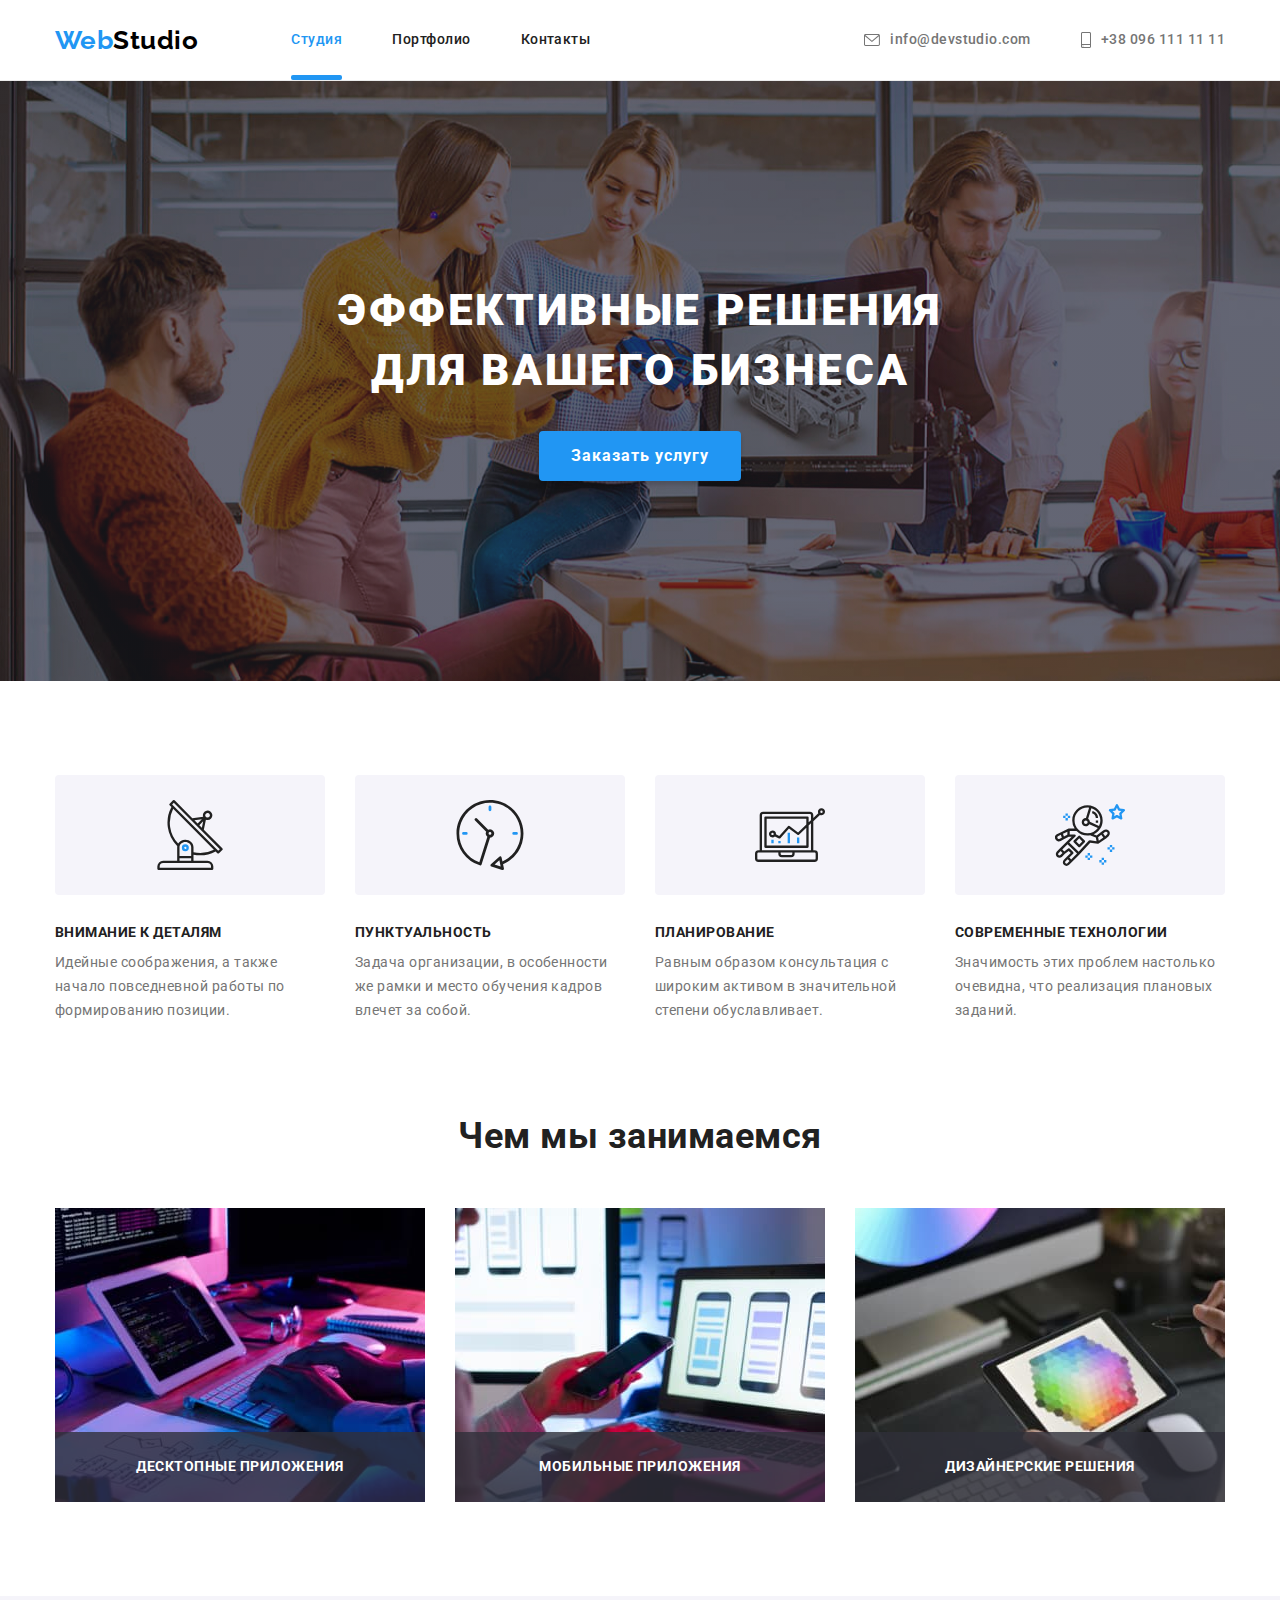
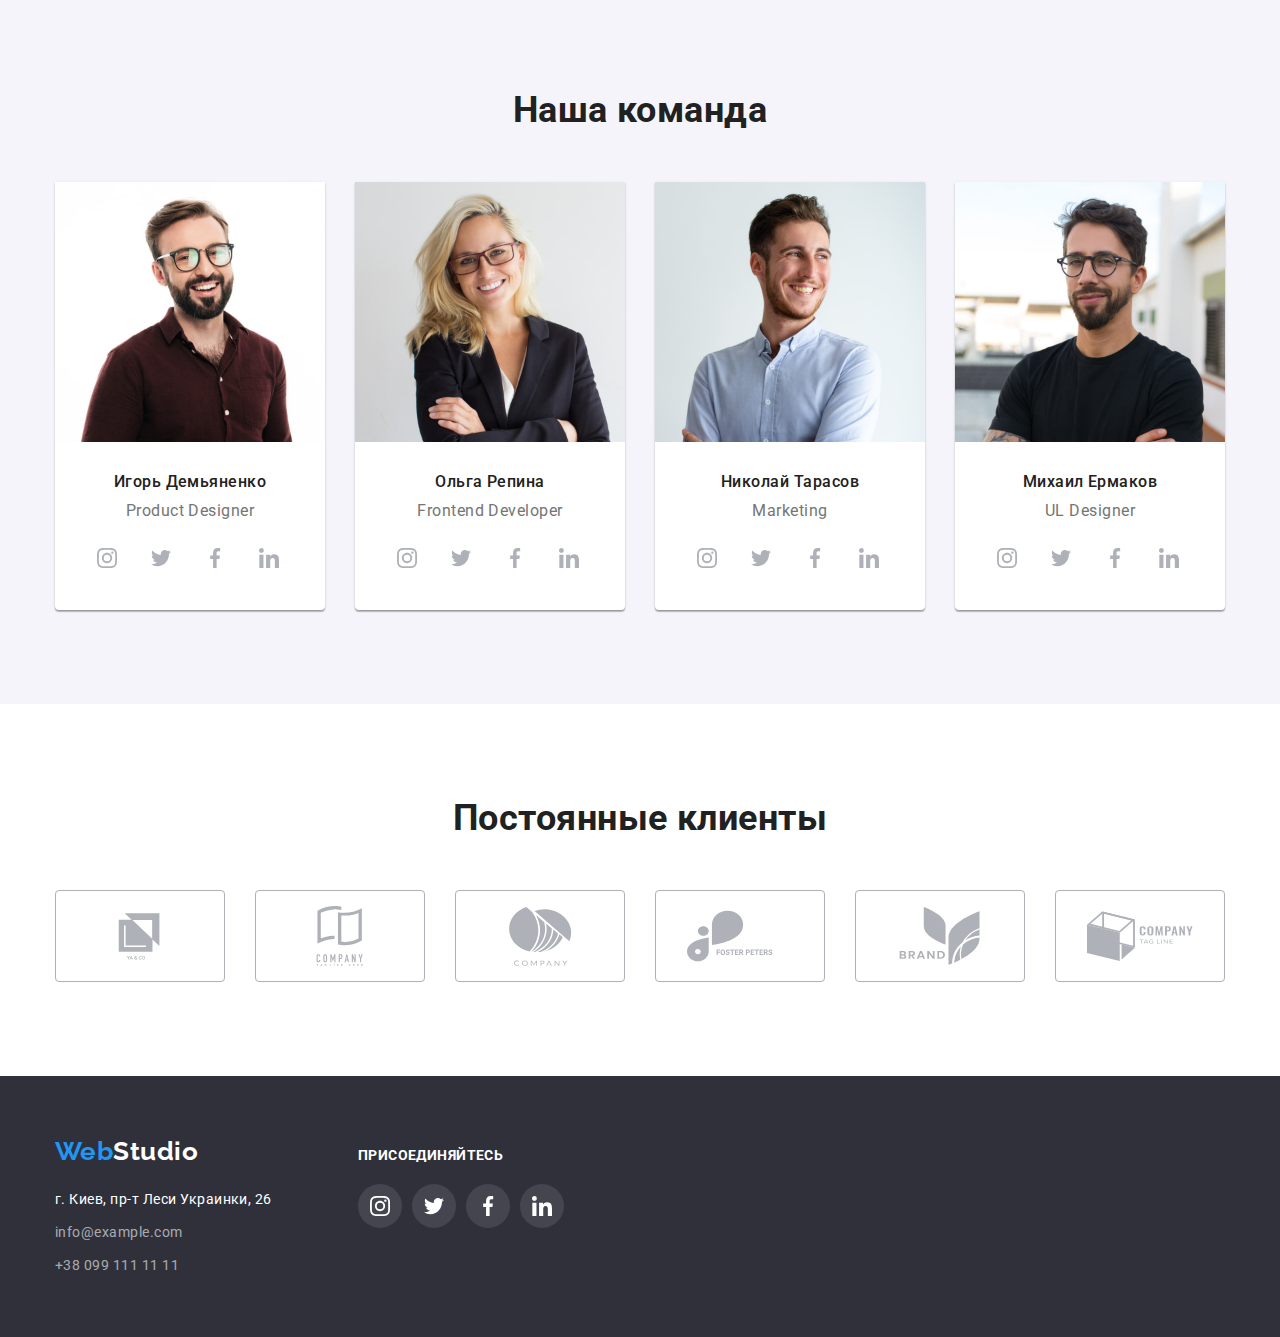
==== index.html @ 8ffd4fdb "дз5" ====
<!DOCTYPE html>
<html lang="en">

<head>
    <meta charset="UTF-8">
    <meta http-equiv="X-UA-Compatible" content="IE=edge">
    <meta name="viewport" content="width=device-width, initial-scale=1.0">
    <title>Document</title>
    <link rel="preconnect" href="https://fonts.googleapis.com">
    <link rel="preconnect" href="https://fonts.gstatic.com" crossorigin>
    <link
        href="https://fonts.googleapis.com/css2?family=Raleway:wght@700&family=Roboto:wght@400;500;700;900&display=swap"
        rel="stylesheet">
    <link rel="stylesheet" href="https://cdn.jsdelivr.net/npm/modern-normalize@1.1.0/modern-normalize.min.css">
    <link rel="stylesheet" href="css/style.css">
</head>

<body>


    <!--Header-->
    <header class="header">
        <div class="container">
            <nav class="header-nav">
                <a href="" class="logo-header"> Web<span class="logo-header-b">Studio</span></a>
                <ul class="header-nav list">
                    <li class="header-nav-item"><a href="./index.html" class="header-nav-link current">Студия</a></li>
                    <li class="header-nav-item"><a href="./portfolio.html" class="header-nav-link">Портфолио</a></li>
                    <li class="header-nav-item"><a href="" class="header-nav-link">Контакты</a></li>
                </ul>
            </nav>
            <ul class="header-contacts list">
                <li class="header-contacts-item"><a href="mailto:info@devstudio.com"
                        class="header-contacts-link">
                        <svg class="header-contacts-icon" width="16" height="12">
                            <use href="./images/symbol-defs.svg#icon-envelope"></use>
                        </svg>
                        info@devstudio.com</a></li>
                <li class="header-contacts-item"><a href="tel:+380961111111" class="header-contacts-link">
                    <svg class="header-contacts-icon" width="10" height="16">
                        <use href="./images/symbol-defs.svg#icon-smartphone"></use>
                    </svg>
                    +38 096 111 11
                        11</a></li>
            </ul>
        </div>
    </header>

    <!--Main content-->

    <main class="main-content">

        <!--Hero-->
        <section class="hero section">
            <div class="container">
                <h1 class="hero-title">Эффективные решения для вашего бизнеса</h1>
                <button class="hero-button" data-modal-open>Заказать услугу</button>
            </div>
        </section>

      
       

        <!--Preferences-->

        <section class="preferences section">
            <div class="container">
                <h2 class="name visually-hidden">Наши преимущества</h2>
                <ul class="preferences list">
                    <li class="preferences-card">
                        <div class="preferences-icon">
                        <svg width="70" height="70">
                            <use href="./images/symbol-defs.svg#icon-antenna"></use>
                        </svg>
                        </div>
                        <h3 class="preferences-title">Внимание к деталям</h3>
                        <p class="preferences-description">Идейные соображения, а также начало повседневной работы по
                            формированию позиции.</p>
                    </li>
                    <li class="preferences-card">
                        <div class="preferences-icon">
                        <svg width="70" height="70">
                            <use href="./images/symbol-defs.svg#icon-clock"></use>
                        </svg>
                        </div>
                        <h3 class="preferences-title">Пунктуальность</h3>
                        <p class="preferences-description">Задача организации, в особенности же рамки и место обучения
                            кадров влечет за собой.</p>
                    </li>
                    <li class="preferences-card">
                        <div class="preferences-icon">
                        <svg width="70" height="70">
                            <use href="./images/symbol-defs.svg#icon-diagram"></use>
                        </svg>
                        </div>
                        <h3 class="preferences-title">Планирование</h3>
                        <p class="preferences-description">Равным образом консультация с широким активом в значительной
                            степени обуславливает.</p>
                    </li>
                    <li class="preferences-card">
                        <div class="preferences-icon">
                        <svg width="70" height="70">
                            <use href="./images/symbol-defs.svg#icon-astronaut"></use>
                        </svg>
                        </div>
                        <h3 class="preferences-title">Современные технологии</h3>
                        <p class="preferences-description">Значимость этих проблем настолько очевидна, что реализация
                            плановых заданий.</p>
                    </li>
                </ul>
            </div>
        </section>

        <!--About us-->

        <section class="about-us section">
            <div class="container">
                <h2 class="about-us-title">Чем мы занимаемся</h2>
                <ul class="about-us list">
                    <li class="about-us-pic">
                            <img src="images/box1.jpg" class="about-us-photo" alt="компьютер"
                            width="370">
                            <div class="about-us-description"><h3 class="about-us-name">Десктопные приложения</h3></div>
                    </li>
                        <li class="about-us-pic">
                            <img src="images/box2.jpg" class="about-us-photo" alt="телефон"
                                width="370">
                            <div class="about-us-description">
                                    <h3 class="about-us-name">Мобильные приложения</h3>
                            </div>
                    </li>
                    <li class="about-us-pic">
                            <img src="images/box3.jpg" class="about-us-photo" alt="планшет"
                            width="370">
                            <div class="about-us-description">
                                <h3 class="about-us-name">Дизайнерские решения</h3>
                            </div>
                    </li>
                </ul>
            </div>
        </section>


        <!--Our team-->
        <section class="team section">
            <div class="container">
                <h2 class="team-title">Наша команда</h2>
                <ul class="team list">
                    <li class="team-member">
                        <img src="images/img4.jpg" class="team-member-photo" alt="Игорь Демьяненко" width="270">
                        <div class="team-member-part">
                            <h3 class="team-member-title">Игорь Демьяненко</h3>
                            <p class="team-member-description">Product Designer</p>
                            <ul class="team-contacts list">
                                <li class="team-contacts-links"><a href="" class="team-contacts-link">
                                    <svg class="team-contacts-icon" width="20" height="20">
                                        <use href="./images/symbol-defs.svg#icon-instagram"></use>
                                    </svg>
                                    </a></li>
                                <li class="team-contacts-links"><a href="" class="team-contacts-link">
                                        <svg class="team-contacts-icon" width="20" height="20">
                                            <use href="./images/symbol-defs.svg#icon-twitter"></use>
                                        </svg>
                                        </a>
                                </li>
                                <li class="team-contacts-links"><a href="" class="team-contacts-link">
                                        <svg class="team-contacts-icon" width="20" height="20">
                                            <use href="./images/symbol-defs.svg#icon-facebook"></use>
                                        </svg>
                                    </a>
                                </li>
                                <li class="team-contacts-links"><a href="" class="team-contacts-link">
                                        <svg class="team-contacts-icon" width="20" height="20">
                                            <use href="./images/symbol-defs.svg#icon-linkedin"></use>
                                        </svg>
                                     </a>
                                </li>
                            </ul>
                        </div>
                    </li>
                    <li class="team-member">
                        <img src="images/img1.jpg" class="team-member-photo" alt="Ольга Репина" width="270">
                        <div class="team-member-part">
                            <h3 class="team-member-title">Ольга Репина</h3>
                            <p class="team-member-description">Frontend Developer</p>
                            <ul class="team-contacts list">
                                <li class="team-contacts-links"><a href="" class="team-contacts-link">
                                        <svg class="team-contacts-icon" width="20" height="20">
                                            <use href="./images/symbol-defs.svg#icon-instagram"></use>
                                        </svg>
                                    </a></li>
                                <li class="team-contacts-links"><a href="" class="team-contacts-link">
                                        <svg class="team-contacts-icon" width="20" height="20">
                                            <use href="./images/symbol-defs.svg#icon-twitter"></use>
                                        </svg>
                                    </a>
                                </li>
                                <li class="team-contacts-links"><a href="" class="team-contacts-link">
                                        <svg class="team-contacts-icon" width="20" height="20">
                                            <use href="./images/symbol-defs.svg#icon-facebook"></use>
                                        </svg>
                                    </a>
                                </li>
                                <li class="team-contacts-links"><a href="" class="team-contacts-link">
                                        <svg class="team-contacts-icon" width="20" height="20">
                                            <use href="./images/symbol-defs.svg#icon-linkedin"></use>
                                        </svg>
                                    </a>
                                </li>
                            </ul>
                        </div>
                    </li>
                    <li class="team-member">
                        <img src="images/img2.jpg" class="team-member-photo" alt="Николай Тарасов" width="270">
                        <div class="team-member-part">
                            <h3 class="team-member-title">Николай Тарасов</h3>
                            <p class="team-member-description">Marketing</p>
                            <ul class="team-contacts list">
                                <li class="team-contacts-links"><a href="" class="team-contacts-link">
                                        <svg class="team-contacts-icon" width="20" height="20">
                                            <use href="./images/symbol-defs.svg#icon-instagram"></use>
                                        </svg>
                                    </a></li>
                                <li class="team-contacts-links"><a href="" class="team-contacts-link">
                                        <svg class="team-contacts-icon" width="20" height="20">
                                            <use href="./images/symbol-defs.svg#icon-twitter"></use>
                                        </svg>
                                    </a>
                                </li>
                                <li class="team-contacts-links"><a href="" class="team-contacts-link">
                                        <svg class="team-contacts-icon" width="20" height="20">
                                            <use href="./images/symbol-defs.svg#icon-facebook"></use>
                                        </svg>
                                    </a>
                                </li>
                                <li class="team-contacts-links"><a href="" class="team-contacts-link">
                                        <svg class="team-contacts-icon" width="20" height="20">
                                            <use href="./images/symbol-defs.svg#icon-linkedin"></use>
                                        </svg>
                                    </a>
                                </li>
                            </ul>
                    </li>
                    <li class="team-member">
                        <img src="images/img3.jpg" class="team-member-photo" alt="Михаил Ермаков" width="270">
                        <div class="team-member-part">
                            <h3 class="team-member-title">Михаил Ермаков</h3>
                            <p class="team-member-description">UL Designer</p>
                            <ul class="team-contacts list">
                                <li class="team-contacts-links"><a href="" class="team-contacts-link">
                                        <svg class="team-contacts-icon" width="20" height="20">
                                            <use href="./images/symbol-defs.svg#icon-instagram"></use>
                                        </svg>
                                    </a></li>
                                <li class="team-contacts-links"><a href="" class="team-contacts-link">
                                        <svg class="team-contacts-icon" width="20" height="20">
                                            <use href="./images/symbol-defs.svg#icon-twitter"></use>
                                        </svg>
                                    </a>
                                </li>
                                <li class="team-contacts-links"><a href="" class="team-contacts-link">
                                        <svg class="team-contacts-icon" width="20" height="20">
                                            <use href="./images/symbol-defs.svg#icon-facebook"></use>
                                        </svg>
                                    </a>
                                </li>
                                <li class="team-contacts-links"><a href="" class="team-contacts-link">
                                        <svg class="team-contacts-icon" width="20" height="20">
                                            <use href="./images/symbol-defs.svg#icon-linkedin"></use>
                                        </svg>
                                    </a>
                                </li>
                            </ul>
            </div>
        </section>
        </div>
    </main>

    <!--Our clients-->

    <section class="clients section">
        <div class="container">
            <h2 class="clients-title">Постоянные клиенты</h2>
            <ul class="clients list">
                <li class="clients-item"><a href="" class="clients-link">
                        <svg class="clients-icon" width="106" height="60">
                            <use href="./images/symbol-defs.svg#icon-logo1"></use>
                        </svg>
                    </a>
                </li>
                <li class="clients-item"><a href="" class="clients-link">
                        <svg class="clients-icon" width="106" height="60">
                            <use href="./images/symbol-defs.svg#icon-logo2"></use>
                        </svg>
                    </a>
                </li>
                <li class="clients-item"><a href="" class="clients-link">
                        <svg class="clients-icon" width="106" height="60">
                            <use href="./images/symbol-defs.svg#icon-logo3"></use>
                        </svg>
                    </a>
                </li>
                <li class="clients-item"><a href="" class="clients-link">
                        <svg class="clients-icon" width="106" height="60">
                            <use href="./images/symbol-defs.svg#icon-logo4"></use>
                        </svg>
                    </a>
                </li>
                <li class="clients-item"><a href="" class="clients-link">
                        <svg class="clients-icon" width="106" height="60">
                            <use href="./images/symbol-defs.svg#icon-logo5"></use>
                        </svg>
                    </a>
                </li>
                <li class="clients-item"><a href="" class="clients-link">
                        <svg class="clients-icon" width="106" height="60">
                            <use href="./images/symbol-defs.svg#icon-logo6"></use>
                        </svg>
                    </a>
                </li>
                
            </ul>
        </div>
    </section>

    <!--Modal-->
    
    <div class="backdrop is-hidden" data-modal>
        <div class="modal">
            <button class="close-modal" data-modal-close>
                <svg class="close-modal-icon" width="11" height="11">
                    <use href="./images/symbol-defs.svg#icon-close-1"></use>
                </svg>
            </button>
        </div>
    </div>

    <!--Footer  -->
    <footer class="footer">
        <div class="container">
            <div class="footer-section-address">
            <a href="" class="logo-footer"> Web<span class="logo-footer-w">Studio</span></a>
            <address class="footer-contacts">
                г. Киев, пр-т Леси Украинки, 26
                <ul class="footer-contacts list">
                    <li class="footer-contacts-item"><a href="mailto:info@example.com"
                            class="footer-contacts-link">info@example.com</a></li>
                    <li class="footer-contacts-item"><a href="tel:+380991111111" class="footer-contacts-link"> +38 099 111
                            11 11</a></li>
                </ul>
            </address>
            </div>
            <div class="footer-section-links">
            <H2 class="footer-socialnetw-header">Присоединяйтесь</H2>
            <ul class="footer-socialnetw list">
                <li class="footer-links"><a href="" class="footer-link">
                        <svg class="footer-icon" width="20" height="20">
                            <use href="./images/symbol-defs.svg#icon-instagram"></use>
                        </svg>
                    </a></li>
                <li class="footer-links"><a href="" class="footer-link">
                        <svg class="footer-icon" width="20" height="20">
                            <use href="./images/symbol-defs.svg#icon-twitter"></use>
                        </svg>
                    </a>
                </li>
                <li class="footer-links"><a href="" class="footer-link">
                        <svg class="footer-icon" width="20" height="20">
                            <use href="./images/symbol-defs.svg#icon-facebook"></use>
                        </svg>
                    </a>
                </li>
                <li class="footer-links"><a href="" class="footer-link">
                        <svg class="footer-icon" width="20" height="20">
                            <use href="./images/symbol-defs.svg#icon-linkedin"></use>
                        </svg>
                    </a>
                </li>
            </ul>
            </div>
    </footer>

<script src="./js/modal.js"></script>
</body>

</html>
---- css/style.css ----
:root {
  --primary-text-color: #757575;
  --title-text-color: #212121;
  --accent-color-primary: #2196f3;
  --accent-color-secondary: #ffffff;
  --primary-background-color: #e5e5e5;
  --secondary-background-color: #f5f4fa;
  --footer-background-color: #2f303a;
  --header-border: #ececec;
  --portfolio-border: #eeeeee;
  --network-color: #afb1b8;
  --time-function: cubic-bezier(0.4, 0, 0.2, 1);
}

body {
  font-family: "Roboto", sans-serif;
  font-style: normal;
  font-weight: 400;
  color: var(--primary-text-color);
  letter-spacing: 0.03em;
}

ul {
  padding: 0;
}

.list {
  list-style: none;
  margin: 0;
  padding: 0;
}

img {
  display: block;
  width: 100%;
  height: auto;
}

.section {
  padding: 94px 0;
}

.container {
  width: 1200px;
  padding-left: 15px;
  padding-right: 15px;
  margin-left: auto;
  margin-right: auto;
}

.visually-hidden {
  position: absolute;
  width: 1px;
  height: 1px;
  margin: -1px;
  border: 0;
  padding: 0;

  white-space: nowrap;
  clip-path: inset(100%);
  clip: rect(0 0 0 0);
  overflow: hidden;
}

/*Header*/
.header {
  font-weight: 500;
  font-size: 14px;
  line-height: 1.14;
  background-color: var(--accent-color-secondary);
  border-bottom: 1px solid var(--header-border);
}

header .container {
  display: flex;
  align-items: center;
  justify-content: space-between;
}

.logo-header {
  color: var(--accent-color-primary);
  font-family: "Raleway", sans-serif;
  font-style: normal;
  font-weight: 700;
  font-size: 26px;
  line-height: 1.19;
  text-decoration: none;
  margin-right: 93px;
}

.logo-header-b {
  color: #000000;
}

.header-nav {
  display: flex;
  align-items: center;
}

.header-nav-link {
  display: block;
  position: relative;
  color: var(--title-text-color);
  text-decoration: none;
  padding: 32px 0;
  transition: color 250ms var(--time-function);
}

.header-nav-link::after {
  content: "";
  position: absolute;
  left: 0;
  bottom: 0;
  width: 100%;
  height: 5px;
  background-color: var(--accent-color-primary);
  opacity: 0;
  border-radius: 2px;
  transition: opacity 250ms var(--time-function);
}

.header-nav-item:not(:last-child) {
  margin-right: 50px;
}
:hover .header-nav-link:hover,
.header-nav-link:focus {
  color: var(--accent-color-primary);
}

.header-nav-link:hover::after,
.header-nav-link:focus::after {
  opacity: 1;
}
.current {
  color: var(--accent-color-primary);
  text-decoration: none;
}
.current::after {
  opacity: 1;
}

.header-contacts {
  display: flex;
  align-items: center;
}

.header-contacts-link {
  display: flex;
  align-items: center;
  color: var(--primary-text-color);
  text-decoration: none;
  transition: color 250ms var(--time-function);
}

.header-contacts-icon {
  fill: currentColor;
  margin-right: 10px;
}

.header-contacts-icon:hover,
.header-contacts-icon:focus {
  fill: var(--accent-color-primary);
}

.header-contacts-item:not(:last-child) {
  margin-right: 50px;
}

.header-contacts-link:hover,
.header-contacts-link:focus {
  color: var(--accent-color-primary);
}

/*Main contect*/

/*Hero*/

.hero {
  max-width: 1600px;
  margin: auto;
  background-color: var(--footer-background-color);
  background-image: linear-gradient(
      to right,
      rgba(47, 48, 58, 0.4),
      rgba(47, 48, 58, 0.4)
    ),
    url(../images/bckgr.jpg);
  text-align: center;
  padding: 200px 0;
}

.hero-title {
  color: var(--accent-color-secondary);
  font-weight: 900;
  font-size: 44px;
  line-height: 1.36;
  letter-spacing: 0.06em;
  text-transform: uppercase;
  margin: 0 auto 30px auto;
  max-width: 696px;
}

.hero-button {
  background-color: var(--accent-color-primary);
  color: var(--accent-color-secondary);
  font-weight: 700;
  font-size: 16px;
  line-height: 1.88;
  letter-spacing: 0.06em;
  padding: 10px 32px;
  border: none;
  box-shadow: 0px 4px 4px rgba(0, 0, 0, 0.15);
  border-radius: 4px;
  transition: background-color 250ms var(--time-function);
}

.hero-button:hover,
.hero-button:focus {
  background-color: #188ce8;
}

/*Preferences*/

.preferences {
  padding-bottom: 0;
}

.preferences .list {
  display: flex;
}

.preferences-card {
  width: 270px;
}
.preferences-card:not(:last-child) {
  margin-right: 30px;
}

.preferences-icon {
  display: flex;
  width: 270px;
  height: 120px;
  justify-content: center;
  align-items: center;
  border-radius: 4px;
  background-color: var(--secondary-background-color);
  margin-bottom: 30px;
}

.preferences-title {
  color: var(--title-text-color);
  font-weight: 700;
  font-size: 14px;
  line-height: 1.14;
  text-transform: uppercase;
  margin-top: 0;
  margin-bottom: 10px;
}

.preferences-description {
  font-size: 14px;
  line-height: 1.71;
  margin: 0;
}

/*About us*/

.about-us-title {
  color: var(--title-text-color);
  font-weight: 700;
  font-size: 36px;
  line-height: 1.16;
  text-align: center;
  margin-top: 0;
  margin-bottom: 50px;
}

.about-us .list {
  display: flex;
  z-index: 1;
}

.about-us-pic {
  display: block;
  width: 370px;
  position: relative;
}

.about-us-description {
  position: absolute;

  width: 100%;
  height: 70px;
  bottom: 0;
  background-color: rgba(47, 48, 58, 0.8);
}

.about-us-name {
  color: var(--accent-color-secondary);
  font-weight: 700;
  font-size: 14px;
  line-height: 1.14;
  text-align: center;
  text-transform: uppercase;
  margin-top: 27px;
  margin-bottom: 27px;
}

.about-us-pic:not(:last-child) {
  margin-right: 30px;
}

/*Our team*/

.team {
  background-color: var(--secondary-background-color);
}

.team-title {
  color: var(--title-text-color);
  font-weight: 700;
  font-size: 36px;
  line-height: 1.16;
  text-align: center;
  margin-top: 0;
  margin-bottom: 50px;
}

.team .list {
  display: flex;
}

.team-member {
  width: 270px;
  background-color: var(--accent-color-secondary);
  box-shadow: 0px 1px 3px rgba(0, 0, 0, 0.12), 0px 1px 1px rgba(0, 0, 0, 0.14),
    0px 2px 1px rgba(0, 0, 0, 0.2);
  border-radius: 0px 0px 4px 4px;
}

.team-member:not(:last-child) {
  margin-right: 30px;
}

.team-member-part {
  padding: 30px;
}

.team-member-title {
  color: var(--title-text-color);
  font-weight: 500;
  font-size: 16px;
  line-height: 1.19;
  text-align: center;
  margin-top: 0;
  margin-bottom: 10px;
}

.team-member-description {
  font-size: 16px;
  line-height: 1.19;
  text-align: center;
  margin-top: 0;
  margin-bottom: 16px;
}

.team-contacts-link {
  display: flex;
  width: 44px;
  height: 44px;
  justify-content: center;
  align-items: center;
  border-radius: 50%;
  color: var(--network-color);
  transition: color 250ms var(--time-function),
    background-color 250ms var(--time-function);
}

.team-contacts-link:hover,
.team-contacts-link:focus {
  color: var(--accent-color-secondary);
  background-color: var(--accent-color-primary);
}

.team-contacts-links:not(:last-child) {
  margin-right: 10px;
}

.team-contacts-icon {
  fill: currentColor;
}

.team-contacts-icon:hover,
.team-contacts-icon:focus {
  fill: currentColor;
}

/*Our clients*/

.clients-title {
  color: var(--title-text-color);
  font-weight: 700;
  font-size: 36px;
  line-height: 1.16;
  text-align: center;
  margin-top: 0;
  margin-bottom: 50px;
}

.clients .list {
  display: flex;
  justify-content: center;
  align-items: center;
}

.clients-item:not(:last-child) {
  margin-right: 30px;
}

.clients-link {
  display: flex;
  width: 170px;
  height: 92px;
  justify-content: center;
  align-items: center;
  color: var(--network-color);
  border: 1px solid var(--network-color);
  border-radius: 4px;
  transition: color 250ms var(--time-function),
    border-color 250ms var(--time-function);
}

.clients-link:hover,
.clients-link:focus {
  color: var(--accent-color-primary);
  border-color: var(--accent-color-primary);
}

.clients-icon {
  fill: currentColor;
}

.clients-icon:hover,
.clients-icon:focus {
  fill: currentColor;
}

/*Footer*/

.footer {
  background-color: var(--footer-background-color);
  font-weight: 400;
  font-size: 14px;
  line-height: 1.72;
  padding: 60px 0;
}

.footer .container {
  display: flex;
  justify-content: flex-start;
  align-items: baseline;
}

.footer-section-address {
  margin-right: 86px;
}

.logo-footer {
  color: var(--accent-color-primary);
  font-family: "Raleway", sans-serif;
  font-style: normal;
  font-weight: 700;
  font-size: 26px;
  line-height: 1.19;
  text-decoration: none;
  display: inline-block;
  margin-bottom: 20px;
}

.logo-footer-w {
  color: var(--accent-color-secondary);
}

address {
  font-family: inherit;
  color: var(--accent-color-secondary);
  font-style: normal;
}

.footer-contacts .list {
  margin-top: 9px;
}

.footer-contacts-item:not(:last-child) {
  display: inline-block;
  margin-bottom: 9px;
}

.footer-contacts-link {
  color: rgba(255, 255, 255, 0.6);
  text-decoration: none;
  transition: color 250ms var(--time-function);
}

.footer-contacts-link:hover,
.footer-contacts-link:focus {
  color: var(--accent-color-secondary);
}

.footer-socialnetw-header {
  font-weight: 700;
  font-size: 14px;
  line-height: 1.14;
  letter-spacing: 0.03em;
  text-transform: uppercase;
  color: var(--accent-color-secondary);
  margin-top: 0;
  margin-bottom: 20px;
}

.footer-socialnetw {
  display: flex;
  justify-content: center;
  align-items: center;
}

.footer-link {
  display: flex;
  width: 44px;
  height: 44px;
  justify-content: center;
  align-items: center;
  border-radius: 50%;
  color: var(--accent-color-secondary);
  background-color: rgba(255, 255, 255, 0.1);
  transition: background-color 250ms var(--time-function);
}

.footer-link:hover,
.footer-link:focus {
  background-color: var(--accent-color-primary);
}

.footer-links:not(:last-child) {
  margin-right: 10px;
}

.footer-icon {
  fill: currentColor;
}

.footer-icon:hover,
.footer-icon:focus {
  fill: currentColor;
}

/*Potrfolio page content*/

/*Portfolio buttons*/

.portfolio-button {
  display: flex;
  justify-content: center;
  margin-bottom: 50px;
}

.portfolio-button-item:not(:last-child) {
  margin-right: 8px;
}

.portfolio-button-primary {
  font-family: inherit;
  color: var(--accent-color-secondary);
  background-color: var(--accent-color-primary);
  font-weight: 500;
  font-size: 16px;
  line-height: 1.62;
  padding: 6px 22px;
  border: none;
  border-radius: 4px;
  box-shadow: 0 4px 4px 0 rgba(0, 0, 0, 0.25);
}

.portfolio-button-secondary {
  font-family: inherit;
  color: var(--title-text-color);
  background-color: var(--secondary-background-color);
  font-weight: 500;
  font-size: 16px;
  line-height: 1.62;
  padding: 6px 22px;
  border: none;
  border-radius: 4px;
  transition: color 250ms var(--time-function),
    background-color 250ms var(--time-function),
    box-shadow 250ms var(--time-function);
}

.portfolio-button-secondary:hover,
.portfolio-button-secondary:focus {
  color: var(--accent-color-secondary);
  background-color: var(--accent-color-primary);
  box-shadow: 0 4px 4px 0 rgba(0, 0, 0, 0.25);
}

/*Portfolio cards*/

.portfolio-card {
  display: flex;
  flex-wrap: wrap;
  margin: -15px;
}

.portfolio-card-item {
  width: 370px;
  margin: 15px;
}

.portfolio-card-bottom {
  padding: 20px 24px;
  border-bottom: 1px solid var(--portfolio-border);
  border-right: 1px solid var(--portfolio-border);
  border-left: 1px solid var(--portfolio-border);
}

.portfolio-card-link {
  text-decoration: none;
  display: block;
  position: relative;
  transition: box-shadow 250ms var(--time-function);
}

.portfolio-card-link:hover,
.portfolio-card-link:focus {
  box-shadow: 0 4px 4px 0 rgba(0, 0, 0, 0.25);
  opacity: 1;
}

.portfolio-card-link:hover .portfolio-card-top-description,
.portfolio-card-link:focus .portfolio-card-top-description {
  opacity: 1;
  transform: translateY(0);
}

.portfolio-card-top {
  position: relative;
  overflow: hidden;
}

.portfolio-card-top-description {
  position: absolute;
  width: 100%;
  height: 100%;
  padding: 63px 24px;
  top: 0;
  left: 0;
  font-weight: 400;
  font-size: 18px;
  line-height: 1.56;
  color: var(--accent-color-secondary);
  background-color: rgba(33, 150, 243, 0.9);
  opacity: 0;
  transform: translateY(100%);
  transition: transform 250ms var(--time-function);
}

.portfolio-card-title {
  color: var(--title-text-color);
  font-weight: 700;
  font-size: 18px;
  line-height: 2;
  letter-spacing: 0.06em;
  margin-top: 0;
  margin-bottom: 4px;
}

.portfolio-card-description {
  color: var(--primary-text-color);
  font-size: 16px;
  line-height: 1.88;
  margin-top: 0;
  margin-bottom: 0;
}

/* Modal*/

.backdrop {
  position: fixed;
  width: 100%;
  height: 100%;
  top: 0;
  left: 0;
  color: rgba(0, 0, 0, 0.2);
}

.backdrop.is-hidden {
  opacity: 0;
  pointer-events: none;
}

.modal {
  position: absolute;
  z-index: 2;
  top: 50%;
  left: 50%;
  transform: translate(-50%, -50%);
  width: 527px;
  height: 580px;
  background-color: var(--accent-color-secondary);
  border: 1px solid rgba(0, 0, 0, 0, 1);
  border-radius: 2px;
}

.close-modal {
  display: flex;
  position: absolute;
  top: 8px;
  right: 8px;
  width: 30px;
  height: 30px;
  align-items: center;
  justify-content: center;
  padding: 0;
  background-color: transparent;
  border: 1px solid rgba(0, 0, 0, 0.1);
  border-radius: 50%;
}
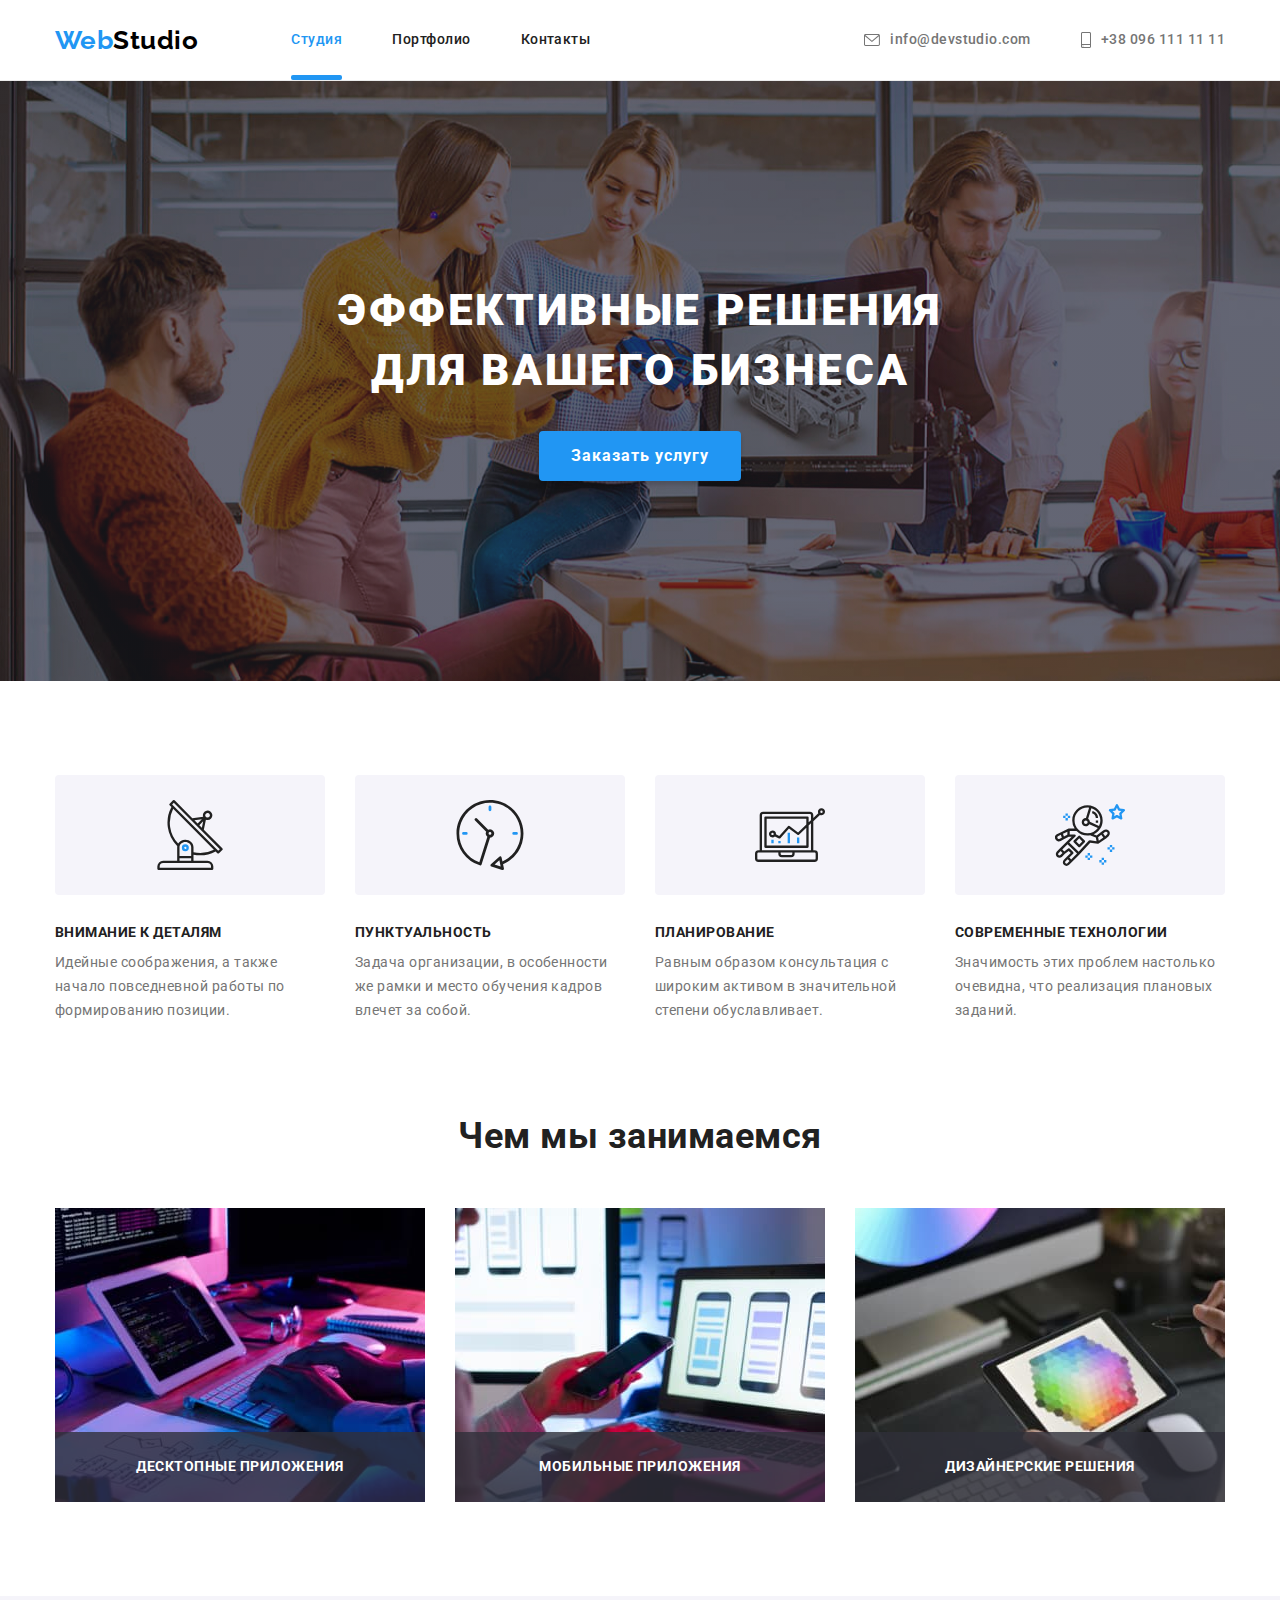
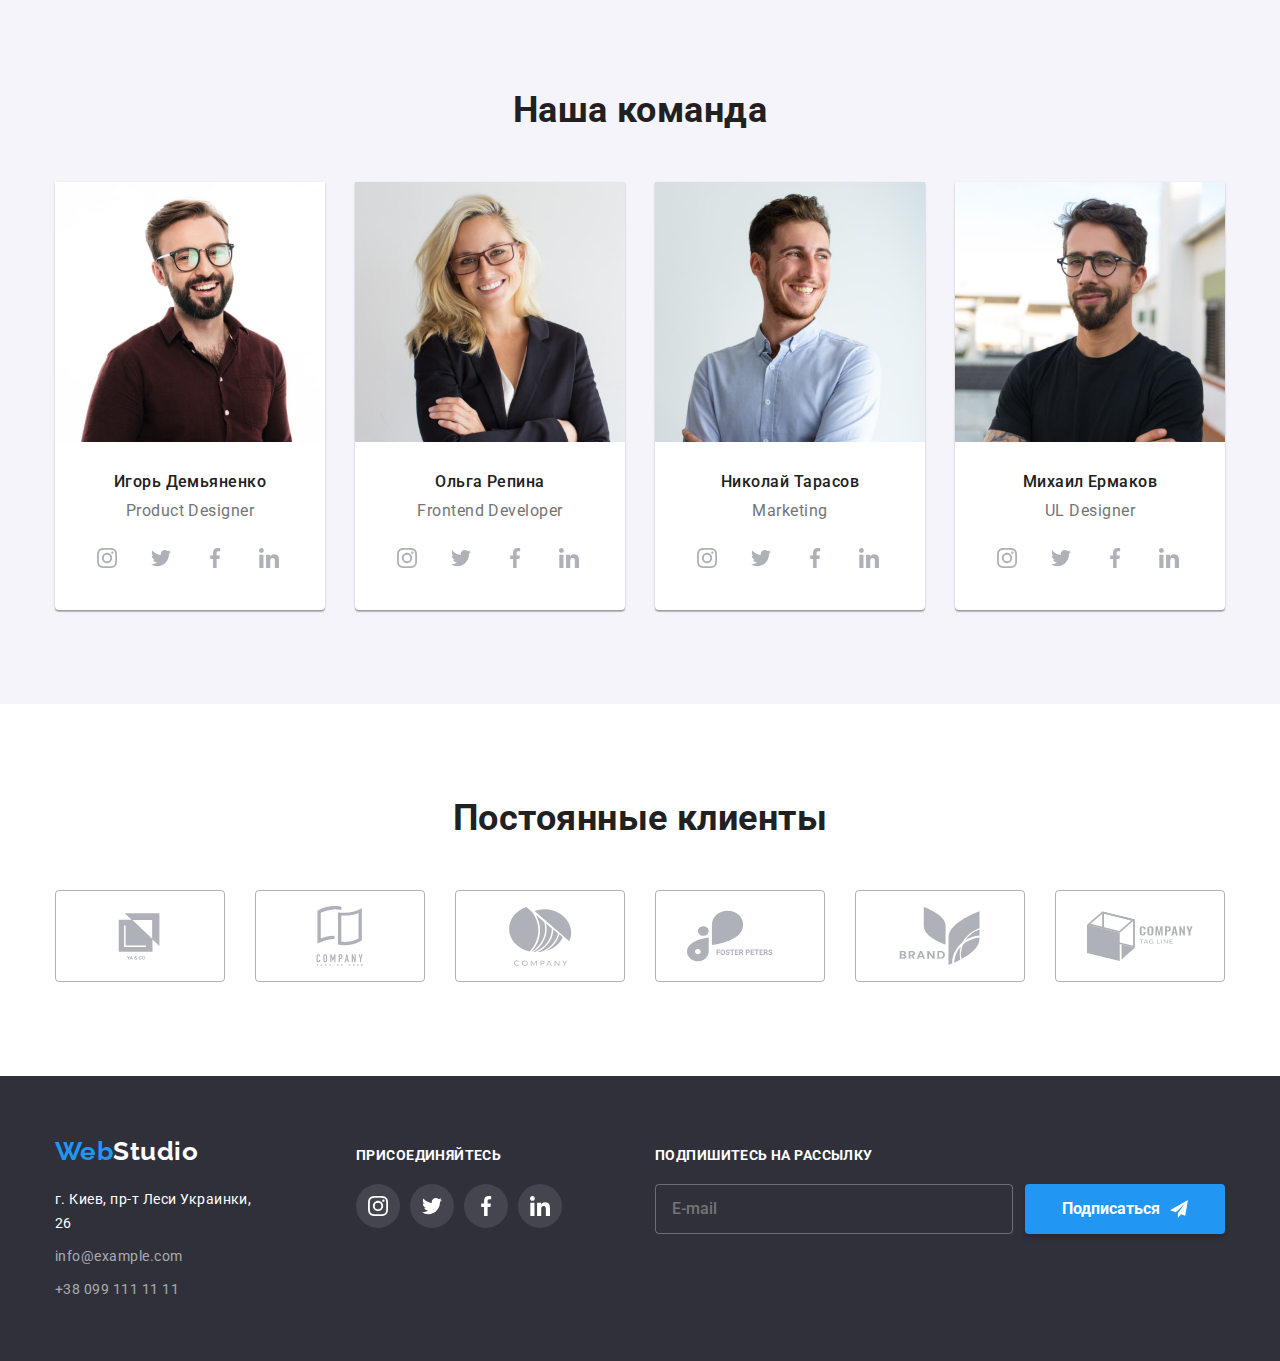
==== commit 63ebc447: "modal" ====
--- a/index.html
+++ b/index.html
@@ -332,6 +332,46 @@
                     <use href="./images/symbol-defs.svg#icon-close-1"></use>
                 </svg>
             </button>
+            <form class="contacts-form" autocomplete="off">
+                <h2 class="form-title">Оставьте свои данные, мы вам перезвоним</h2>
+                <div class="form-field">
+                    <label for="name" class="form-label">Имя</label>
+                    <input type="text" class="form-input" name="name" id="name"/>
+                    <svg class="form-icon" width="18" height="18">
+                        <use href="./images/icon-defs.svg#icon-person"></use>
+                    </svg>
+                    
+                </div>
+                <div class="form-field">
+                    <label for="phone-number" class="form-label">Телефон</label>
+                    <input type="tel" class="form-input" name="phone-number" id="phone-number"/>
+                    <svg class="form-icon" width="18" height="18">
+                        <use href="./images/icon-defs.svg#icon-phone"></use>
+                    </svg>
+                </div>
+                <div class="form-field">
+                    <label for="email" class="form-label">Почта</label>
+                    <input type="email" class="form-input" name="email" id="email"/>
+                    <svg class="form-icon" width="18" height="18">
+                        <use href="./images/icon-defs.svg#icon-vector"></use>
+                    </svg>
+                </div>
+
+                <div class="form-field">
+                <label for="feedback" class="form-label">Комментарий</label>
+                <textarea name="feedback" class="feedback" id="feedback" placeholder="Введите текст"></textarea>
+                </div>
+                
+                                
+                <label class="form-policy" for="policy">
+                    <input type="checkbox" class="checkbox" name="policy" id="policy">
+                    <span class="checkbox-icon"></span>
+                    Соглашаюсь с рассылкой и принимаю <a href="form-policy-link">Условия договора</a>
+                </label>
+               
+                <button class="form-button" type="submit">Отправить</button>
+
+            </form>
         </div>
     </div>
 
@@ -378,6 +418,19 @@
                 </li>
             </ul>
             </div>
+            <div class="footer-section-join">
+                <h2 class="footer-socialnetw-header">Подпишитесь на рассылку</h2>
+                <div class="join-form">
+                <label for="email" class="form-label">
+                    <input type="email" class="footer-email" name="email" placeholder="E-mail" />
+               </label>
+                <button class="join-button" type="submit">Подписаться
+                    <svg class="join-icon" width="18" height="18">
+                        <use href="./images/icon-defs.svg#icon-send"></use>
+                    </svg>
+                    </button>
+                </div>
+            </div>
     </footer>
 
 <script src="./js/modal.js"></script>
--- a/css/style.css
+++ b/css/style.css
@@ -554,6 +554,62 @@
   fill: currentColor;
 }
 
+.footer-section-join {
+  margin-left: 93px;
+}
+
+.join-form {
+  display: flex;
+}
+
+.footer-email {
+  width: 358px;
+  height: 50px;
+  padding: 0 16px;
+  font-weight:500;
+  font-size:16px;
+  line-height:1.25;
+  background-color: transparent;
+  outline: none;
+  border: 1px solid rgba(255, 255, 255, 0.3);
+  border-radius: 4px;
+  box-shadow:0px 4px 4px rgba(0, 0, 0, 0.15));
+  transition: border-color 250ms var(--time-function);
+}
+
+.footer-email:hover,
+.footer-email:focus{
+  border-color: var(--accent-color-primary);
+}
+
+.join-button {
+  display: flex;
+  width: 200px;
+  height: 50px; 
+  margin-left: 12px;
+  align-items: center;
+  justify-content: center;
+  font-weight: 700;
+  font-size: 16px;
+  line-height: 1.87;
+  border: none;
+  color: var(--accent-color-secondary);
+  background-color: var(--accent-color-primary);
+  box-shadow: 0px 4px 4px rgba(0, 0, 0, 0.15);
+  border-radius: 4px;
+  transition: background-color 250ms var(--time-function);
+}
+
+.join-button:hover,
+.join-button:focus {
+  background-color: #188ce8;
+}
+
+.join-icon {
+  fill: var(--accent-color-secondary);
+  margin-left: 10px;
+}
+
 /*Potrfolio page content*/
 
 /*Portfolio buttons*/
@@ -724,4 +780,135 @@
   background-color: transparent;
   border: 1px solid rgba(0, 0, 0, 0.1);
   border-radius: 50%;
-}
+  transition: fill 250ms var(--time-function);
+}
+
+.close-modal:hover,
+.close-modal:focus {
+  fill: var(--accent-color-primary);
+  cursor: pointer;
+}
+
+/*Modal-contacts-form*/
+
+.contacts-form {
+  display: flex;
+  flex-direction: column;
+  padding: 40px;
+  font-size: 12px;
+  font-weight: 1.16;
+  color: var(--primary-text-color);
+}
+
+.form-title {
+  margin: 0 auto 12px auto;
+  font-weight: 700;
+  font-size: 20px;
+  line-height: 1.15;
+  color: var(--title-text-color);
+}
+
+.form-field {
+  position: relative;
+  margin-bottom: 10px;
+  transition: fill 250ms var(--time-function);
+}
+.form-field:hover .form-icon,
+.form-field:focus .form-icon {
+  fill: var(--accent-color-primary);
+}
+
+.form-input {
+  width: 100%;
+  height: 40px;
+  padding-left: 35px;
+  margin-top: 4px;
+  border: 1px solid rgba(33, 33, 33, 0.2);
+  border-radius: 4px;
+  transition: border-color 250ms var(--time-function);
+}
+
+.form-input:focus,
+.form-input:hover {
+  outline: none;
+  border-color: var(--accent-color-primary);
+}
+
+.form-icon {
+  position: absolute;
+  top: 28px;
+  left: 12px;
+}
+
+.feedback {
+  width: 100%;
+  height: 120px;
+  resize: none;
+  padding: 12px 16px;
+  font-size: 12px;
+  line-height: 1.16;
+  color: rgba(117, 117, 117, 0.5);
+  border: 1px solid rgba(33, 33, 33, 0.2);
+  border-radius: 4px;
+  transition: border-color 250ms var(--time-function);
+}
+
+.feedback:hover,
+.feedback:focus {
+  outline: none;
+  border-color: var(--accent-color-primary);
+}
+
+.form-policy {
+  font-size: 14px;
+  line-height: 1.71;
+}
+
+.form-policy-link {
+  color: var(--accent-color-primary);
+}
+
+.checkbox-icon {
+  display: inline-block;
+  height: 15px;
+  width: 15px;
+  border: 2px solid #212121;
+  border-radius: 4px;
+}
+
+.checkbox {
+  -webkit-appearance: none;
+  -moz-appearance: none;
+  appearance: none;
+}
+
+.checkbox:checked + .checkbox-icon {
+  background-color: var(--accent-color-primary);
+  background-image: url(../images/icon\ check.svg);
+  background-size: contain;
+  background-origin: border-box;
+  border: transparent;
+}
+
+.form-button {
+  display: block;
+  width: 200px;
+  height: 50px;
+  margin: 30px auto 40px auto;
+  padding: 10px 55px;
+  background-color: var(--accent-color-primary);
+  color: var(--accent-color-secondary);
+  font-weight: 700;
+  font-size: 16px;
+  letter-spacing: 0.06em;
+  border: 1px solid transparent;
+  border-radius: 4px;
+  box-shadow: 0 4px 4px 0 rgba(0, 0, 0, 0.25);
+  transition: background-color 250ms var(--time-function);
+}
+
+.form-button:hover,
+.form-button-focus {
+  background-color: #188ce8;
+  cursor: pointer;
+}
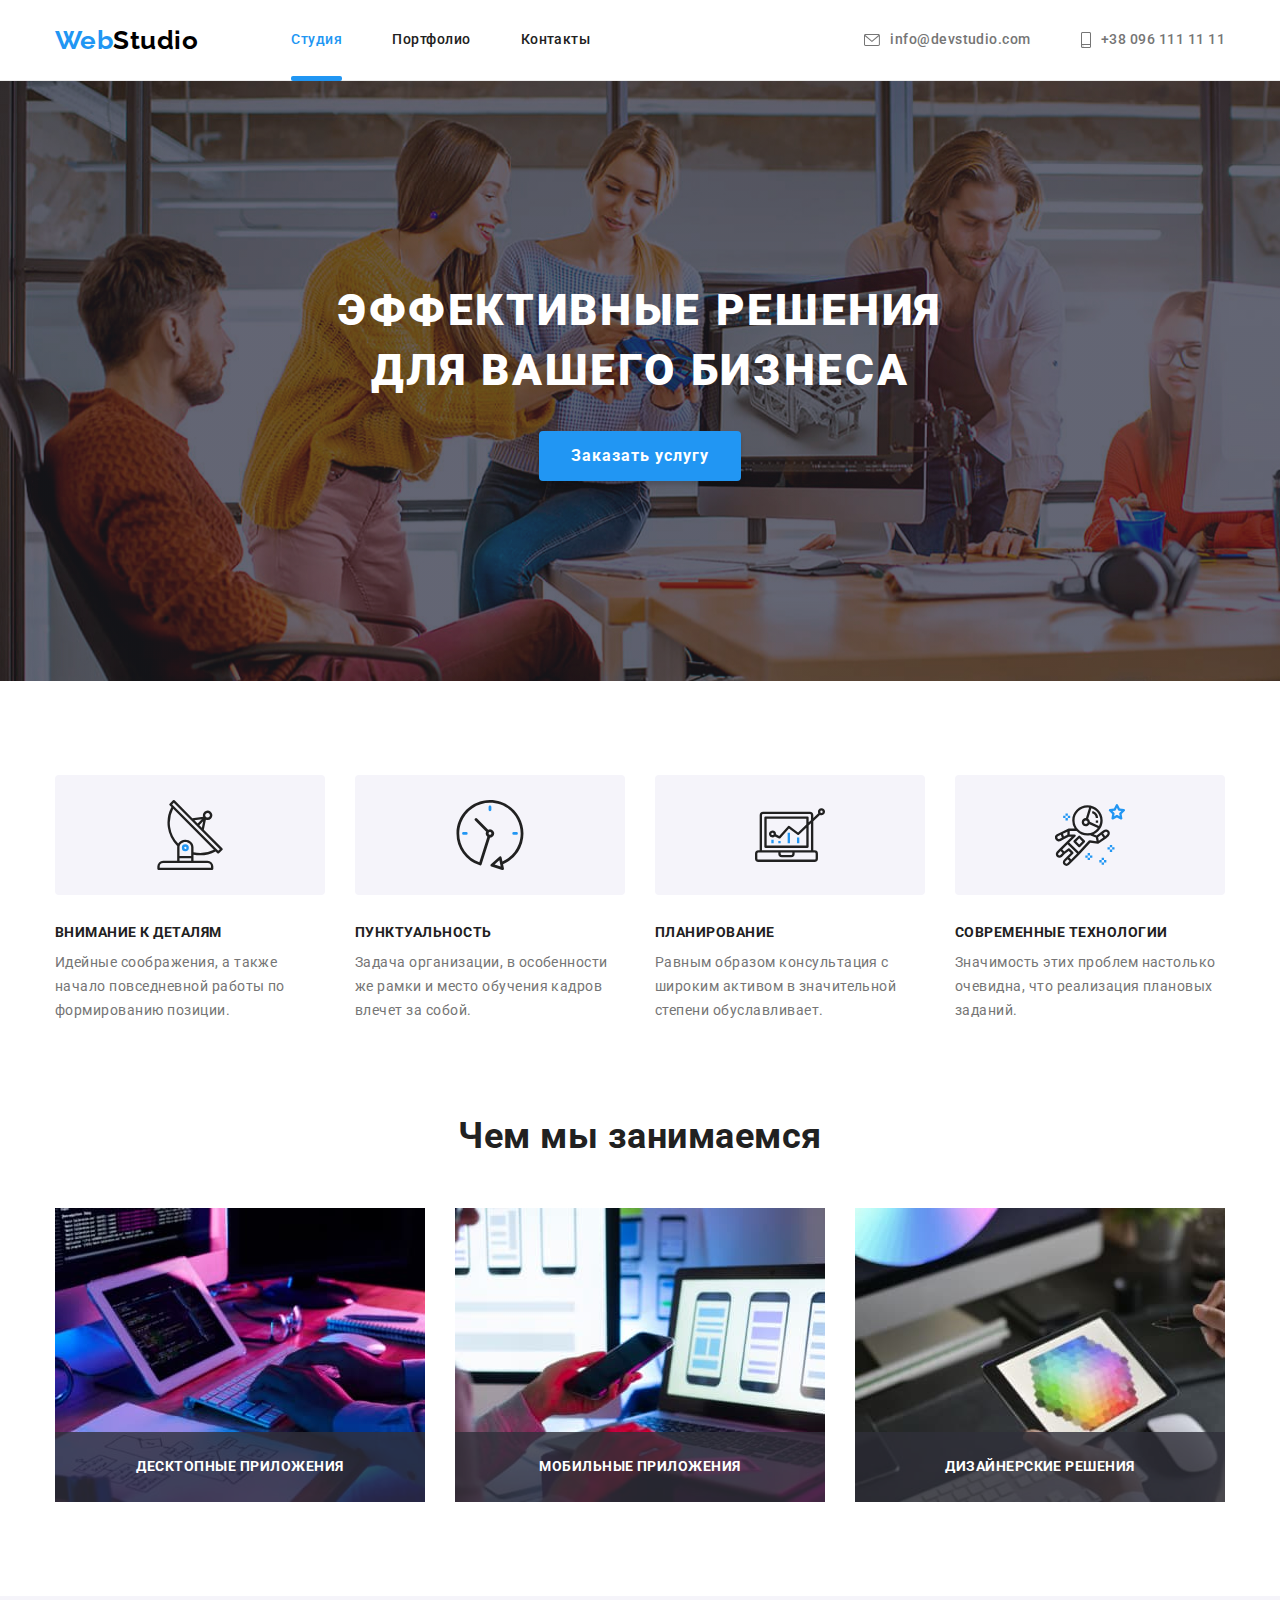
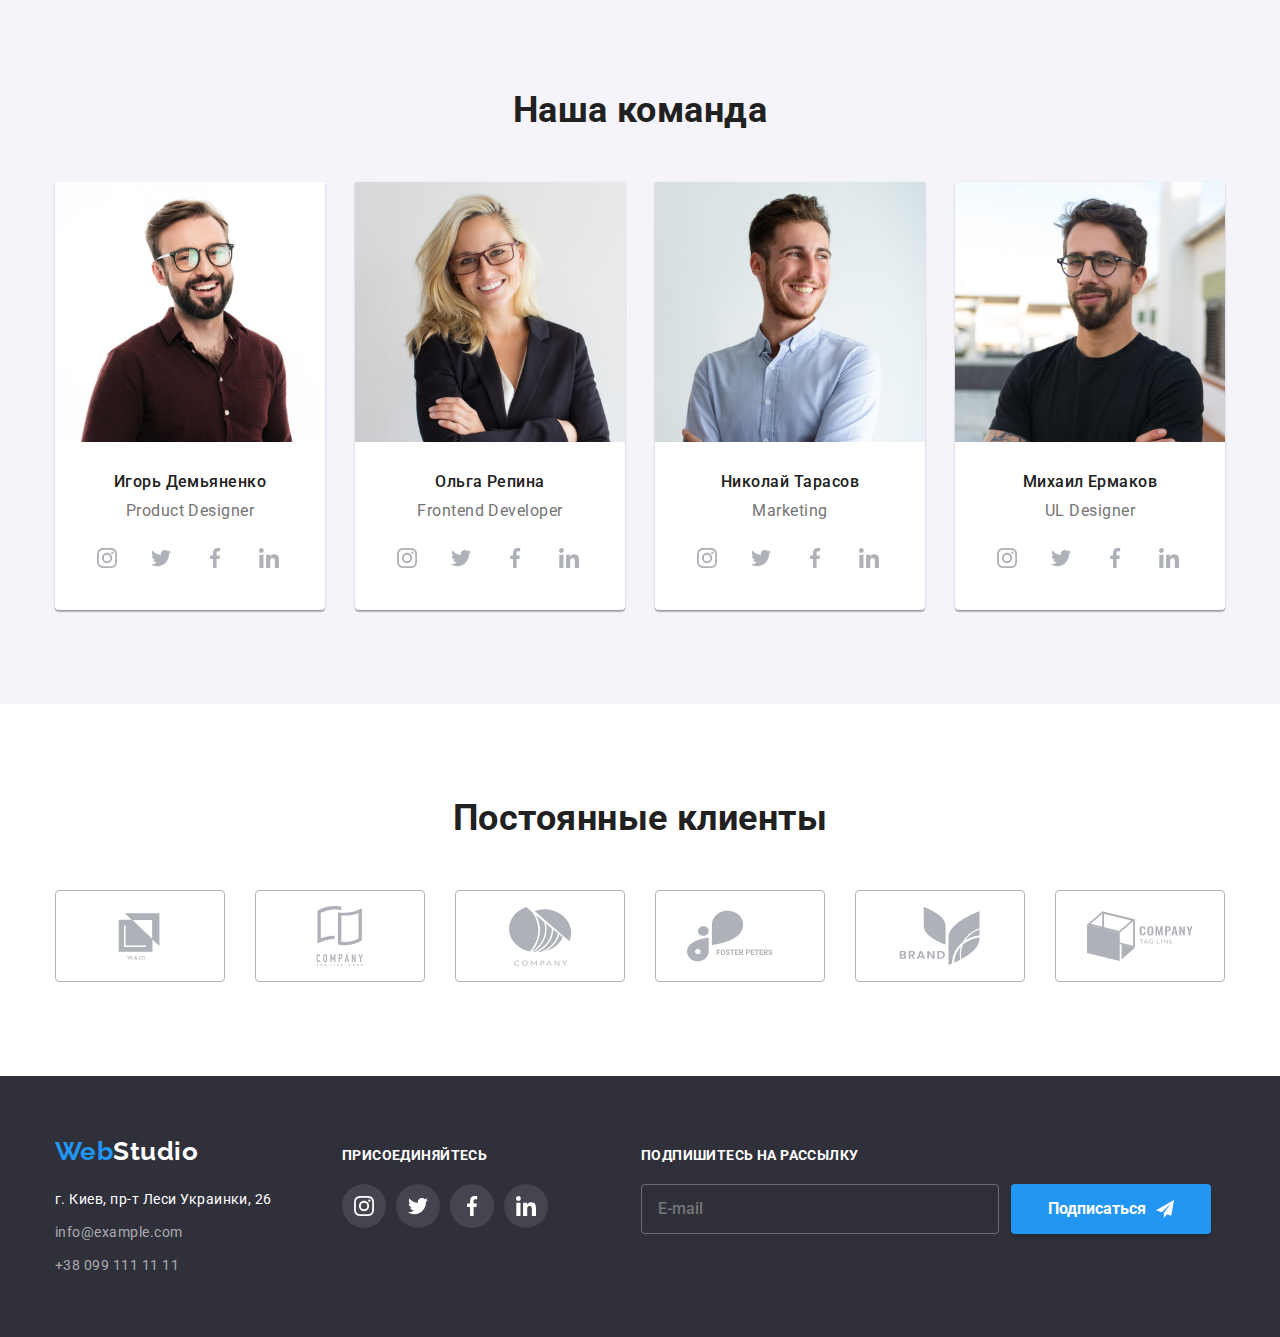
==== commit 9014418f: "corrections" ====
--- a/index.html
+++ b/index.html
@@ -240,7 +240,7 @@
                                     </a>
                                 </li>
                             </ul>
-                    </li>
+                        </div>
                     <li class="team-member">
                         <img src="images/img3.jpg" class="team-member-photo" alt="Михаил Ермаков" width="270">
                         <div class="team-member-part">
@@ -271,10 +271,10 @@
                                     </a>
                                 </li>
                             </ul>
+                </ul>                
             </div>
         </section>
-        </div>
-    </main>
+        </main>
 
     <!--Our clients-->
 
@@ -324,7 +324,6 @@
     </section>
 
     <!--Modal-->
-    
     <div class="backdrop is-hidden" data-modal>
         <div class="modal">
             <button class="close-modal" data-modal-close>
@@ -333,7 +332,7 @@
                 </svg>
             </button>
             <form class="contacts-form" autocomplete="off">
-                <h2 class="form-title">Оставьте свои данные, мы вам перезвоним</h2>
+                <strong class="form-title">Оставьте свои данные, мы вам перезвоним</strong>
                 <div class="form-field">
                     <label for="name" class="form-label">Имя</label>
                     <input type="text" class="form-input" name="name" id="name"/>
@@ -362,12 +361,13 @@
                 <textarea name="feedback" class="feedback" id="feedback" placeholder="Введите текст"></textarea>
                 </div>
                 
-                                
+                <div class="policy">
                 <label class="form-policy" for="policy">
                     <input type="checkbox" class="checkbox" name="policy" id="policy">
                     <span class="checkbox-icon"></span>
-                    Соглашаюсь с рассылкой и принимаю <a href="form-policy-link">Условия договора</a>
+                    Соглашаюсь с рассылкой и принимаю <a class="form-policy-link" href="">Условия договора</a>
                 </label>
+                </div>
                
                 <button class="form-button" type="submit">Отправить</button>
 
@@ -391,7 +391,7 @@
             </address>
             </div>
             <div class="footer-section-links">
-            <H2 class="footer-socialnetw-header">Присоединяйтесь</H2>
+            <p class="footer-socialnetw-header">Присоединяйтесь</p>
             <ul class="footer-socialnetw list">
                 <li class="footer-links"><a href="" class="footer-link">
                         <svg class="footer-icon" width="20" height="20">
@@ -419,7 +419,7 @@
             </ul>
             </div>
             <div class="footer-section-join">
-                <h2 class="footer-socialnetw-header">Подпишитесь на рассылку</h2>
+                <p class="footer-socialnetw-header">Подпишитесь на рассылку</p>
                 <div class="join-form">
                 <label for="email" class="form-label">
                     <input type="email" class="footer-email" name="email" placeholder="E-mail" />
--- a/css/style.css
+++ b/css/style.css
@@ -78,6 +78,8 @@
 }
 
 .logo-header {
+  display: inline-block;
+  padding: 15px 0;
   color: var(--accent-color-primary);
   font-family: "Raleway", sans-serif;
   font-style: normal;
@@ -98,7 +100,7 @@
 }
 
 .header-nav-link {
-  display: block;
+  display: inline-block;
   position: relative;
   color: var(--title-text-color);
   text-decoration: none;
@@ -110,7 +112,7 @@
   content: "";
   position: absolute;
   left: 0;
-  bottom: 0;
+  bottom: -1px;
   width: 100%;
   height: 5px;
   background-color: var(--accent-color-primary);
@@ -142,11 +144,13 @@
 .header-contacts {
   display: flex;
   align-items: center;
+  padding: 5px 0;
 }
 
 .header-contacts-link {
   display: flex;
   align-items: center;
+  padding: 24px 0;
   color: var(--primary-text-color);
   text-decoration: none;
   transition: color 250ms var(--time-function);
@@ -288,7 +292,9 @@
 
 .about-us-description {
   position: absolute;
-
+   display: flex;
+  justify-content: center;
+  align-items: center;
   width: 100%;
   height: 70px;
   bottom: 0;
@@ -300,7 +306,6 @@
   font-weight: 700;
   font-size: 14px;
   line-height: 1.14;
-  text-align: center;
   text-transform: uppercase;
   margin-top: 27px;
   margin-bottom: 27px;
@@ -462,7 +467,7 @@
 }
 
 .footer-section-address {
-  margin-right: 86px;
+  margin-right: 70px;
 }
 
 .logo-footer {
@@ -569,6 +574,7 @@
   font-weight:500;
   font-size:16px;
   line-height:1.25;
+  color: var(--primary-text-color);
   background-color: transparent;
   outline: none;
   border: 1px solid rgba(255, 255, 255, 0.3);
@@ -614,15 +620,20 @@
 
 /*Portfolio buttons*/
 
-.portfolio-button {
-  display: flex;
-  justify-content: center;
+.portfolio-button-item{
   margin-bottom: 50px;
 }
 
 .portfolio-button-item:not(:last-child) {
   margin-right: 8px;
 }
+
+.portfolio-button {
+  display: flex;
+  justify-content: center;
+}
+
+
 
 .portfolio-button-primary {
   font-family: inherit;
@@ -746,7 +757,8 @@
   height: 100%;
   top: 0;
   left: 0;
-  color: rgba(0, 0, 0, 0.2);
+  background-color: rgba(0, 0, 0, 0.2);
+  transform: opacity 250ms var(--time-function);
 }
 
 .backdrop.is-hidden {
@@ -760,8 +772,8 @@
   top: 50%;
   left: 50%;
   transform: translate(-50%, -50%);
-  width: 527px;
-  height: 580px;
+  width: 528px;
+  height: 581px;
   background-color: var(--accent-color-secondary);
   border: 1px solid rgba(0, 0, 0, 0, 1);
   border-radius: 2px;
@@ -801,7 +813,8 @@
 }
 
 .form-title {
-  margin: 0 auto 12px auto;
+  margin-bottom:12px;
+  text-align: center;
   font-weight: 700;
   font-size: 20px;
   line-height: 1.15;
@@ -840,11 +853,13 @@
   left: 12px;
 }
 
+
 .feedback {
   width: 100%;
   height: 120px;
   resize: none;
   padding: 12px 16px;
+  margin-top:4px;
   font-size: 12px;
   line-height: 1.16;
   color: rgba(117, 117, 117, 0.5);
@@ -859,10 +874,13 @@
   border-color: var(--accent-color-primary);
 }
 
-.form-policy {
-  font-size: 14px;
-  line-height: 1.71;
-}
+.policy {
+  display:flex;
+  justify-content:center;
+  text-align: center;
+  margin-bottom: 30px;
+}
+
 
 .form-policy-link {
   color: var(--accent-color-primary);
@@ -873,7 +891,6 @@
   height: 15px;
   width: 15px;
   border: 2px solid #212121;
-  border-radius: 4px;
 }
 
 .checkbox {
@@ -894,7 +911,8 @@
   display: block;
   width: 200px;
   height: 50px;
-  margin: 30px auto 40px auto;
+  margin-right: auto;
+  margin-left:auto;
   padding: 10px 55px;
   background-color: var(--accent-color-primary);
   color: var(--accent-color-secondary);
